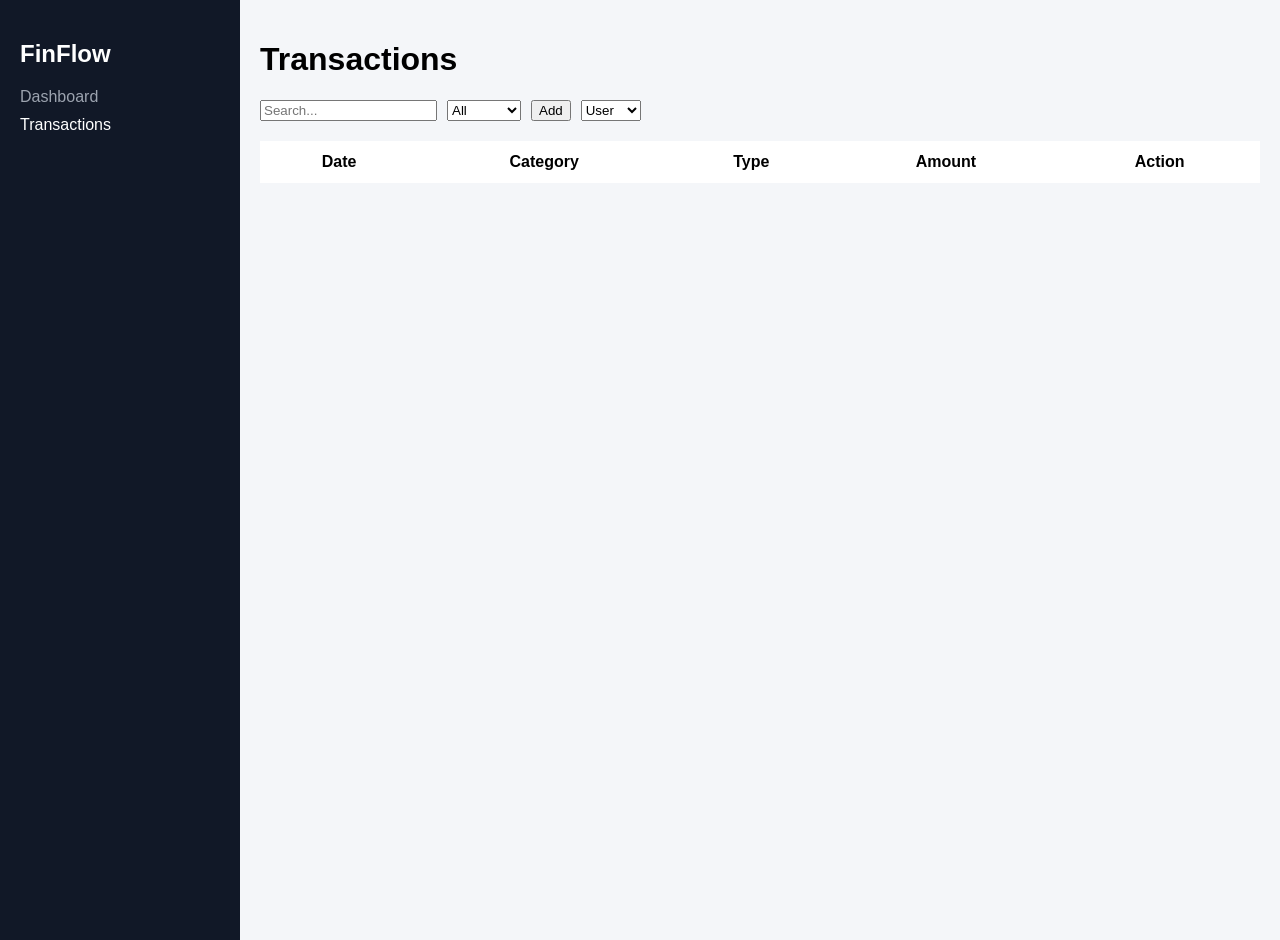
==== transactions.html @ 5321bb1e "Added Transactions" ====
<!DOCTYPE html>
<html lang="en">
<head>
  <meta charset="UTF-8" />
  <meta name="viewport" content="width=device-width, initial-scale=1.0"/>
  <title>Transactions</title>
  <link rel="stylesheet" href="style.css" />
</head>
<body>

<div class="container">

  <aside class="sidebar">
    <h2>FinFlow</h2>
    <a href="index.html">Dashboard</a>
    <a href="transactions.html" class="active">Transactions</a>
  </aside>

  <main>
    <h1>Transactions</h1>

    <div class="topbar">
      <input id="search" placeholder="Search..." />
      
      <select id="filterType">
        <option value="all">All</option>
        <option value="income">Income</option>
        <option value="expense">Expense</option>
      </select>

      <button id="addBtn">Add</button>

      <select id="roleSelect">
        <option value="user">User</option>
        <option value="admin">Admin</option>
      </select>
    </div>

    <table>
      <thead>
        <tr>
          <th>Date</th>
          <th>Category</th>
          <th>Type</th>
          <th>Amount</th>
          <th>Action</th>
        </tr>
      </thead>
      <tbody id="tableBody"></tbody>
    </table>

  </main>
</div>

<!-- Modal -->
<div id="modal" class="modal hidden">
  <input id="category" placeholder="Category" />
  <input id="amount" type="number" placeholder="Amount" />
  <select id="type">
    <option value="income">Income</option>
    <option value="expense">Expense</option>
  </select>
  <button onclick="saveTransaction()">Save</button>
</div>

<script src="script.js"></script>
</body>
</html>
---- style.css ----
body {
  margin: 0;
  font-family: Arial;
  background: #f4f6f9;
}

.container {
  display: flex;
}

/* Sidebar */
.sidebar {
  width: 200px;
  background: #111827;
  color: white;
  height: 100vh;
  padding: 20px;
}

.sidebar a {
  display: block;
  color: #9ca3af;
  margin: 10px 0;
  text-decoration: none;
}

.sidebar a.active {
  color: white;
}

/* Main */
main {
  flex: 1;
  padding: 20px;
}

/* Cards */
.cards {
  display: grid;
  grid-template-columns: repeat(4, 1fr);
  gap: 10px;
}

.card {
  background: white;
  padding: 15px;
  border-radius: 8px;
}

.green { background: #d1fae5; }
.red { background: #fee2e2; }

/* Table */
table {
  width: 100%;
  margin-top: 20px;
  background: white;
}

th, td {
  padding: 10px;
  text-align: center;
}

/* Topbar */
.topbar {
  display: flex;
  gap: 10px;
}

/* Modal */
.modal {
  position: fixed;
  top: 30%;
  left: 40%;
  background: white;
  padding: 20px;
}

.hidden {
  display: none;
}
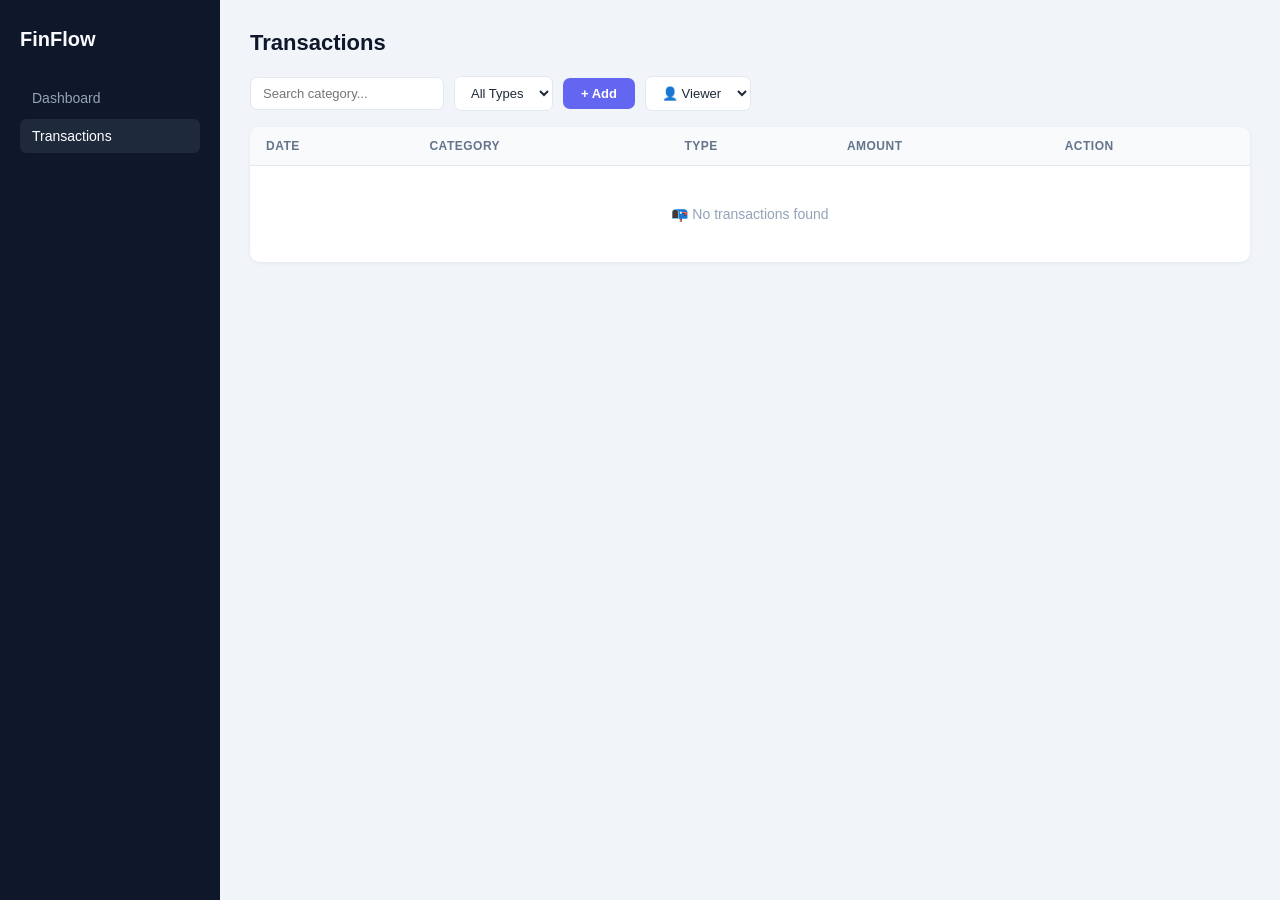
==== commit 266d1a6b: "Refine transaction input fields and modal layout Updated the search placeholder and button text, enh" ====
--- a/transactions.html
+++ b/transactions.html
@@ -20,19 +20,16 @@
     <h1>Transactions</h1>
 
     <div class="topbar">
-      <input id="search" placeholder="Search..." />
-      
+      <input id="search" placeholder="Search category..." />
       <select id="filterType">
-        <option value="all">All</option>
+        <option value="all">All Types</option>
         <option value="income">Income</option>
         <option value="expense">Expense</option>
       </select>
-
-      <button id="addBtn">Add</button>
-
+      <button id="addBtn">+ Add</button>
       <select id="roleSelect">
-        <option value="user">User</option>
-        <option value="admin">Admin</option>
+        <option value="user">👤 Viewer</option>
+        <option value="admin">⚡ Admin</option>
       </select>
     </div>
 
@@ -53,16 +50,40 @@
 </div>
 
 <!-- Modal -->
-<div id="modal" class="modal hidden">
-  <input id="category" placeholder="Category" />
-  <input id="amount" type="number" placeholder="Amount" />
-  <select id="type">
-    <option value="income">Income</option>
-    <option value="expense">Expense</option>
-  </select>
-  <button onclick="saveTransaction()">Save</button>
+<div id="modal" class="modal-overlay hidden">
+  <div class="modal">
+    <h3>Add Transaction</h3>
+
+    <div class="modal-field">
+      <label>Category</label>
+      <input id="category" placeholder="e.g. Food, Rent, Salary" />
+    </div>
+
+    <div class="modal-field">
+      <label>Amount (₹)</label>
+      <input id="amount" type="number" placeholder="0" min="0" />
+    </div>
+
+    <div class="modal-field">
+      <label>Type</label>
+      <select id="type">
+        <option value="income">Income</option>
+        <option value="expense">Expense</option>
+      </select>
+    </div>
+
+    <div class="modal-field">
+      <label>Date</label>
+      <input id="txnDate" type="date" />
+    </div>
+
+    <div class="modal-actions">
+      <button class="btn-cancel" onclick="closeModal()">Cancel</button>
+      <button class="btn-save" onclick="saveTransaction()">Save</button>
+    </div>
+  </div>
 </div>
 
 <script src="script.js"></script>
 </body>
-</html>+</html>
--- a/style.css
+++ b/style.css
@@ -1,82 +1,146 @@
+* { box-sizing: border-box; }
+
 body {
   margin: 0;
-  font-family: Arial;
-  background: #f4f6f9;
+  font-family: 'Segoe UI', sans-serif;
+  background: #f1f5f9;
+  color: #1e293b;
 }
 
-.container {
-  display: flex;
+h1 {
+  font-size: 22px;
+  margin: 0 0 20px 0;
+  color: #0f172a;
 }
+
+.container { display: flex; min-height: 100vh; }
 
 /* Sidebar */
 .sidebar {
-  width: 200px;
-  background: #111827;
+  width: 220px;
+  background: #0f172a;
   color: white;
   height: 100vh;
-  padding: 20px;
+  padding: 28px 20px;
+  position: sticky;
+  top: 0;
 }
-
+.sidebar h2 { font-size: 20px; margin: 0 0 30px 0; color: #f8fafc; }
 .sidebar a {
-  display: block;
-  color: #9ca3af;
-  margin: 10px 0;
-  text-decoration: none;
+  display: block; color: #94a3b8; margin: 4px 0;
+  text-decoration: none; padding: 9px 12px; border-radius: 6px;
+  font-size: 14px; transition: background 0.2s, color 0.2s;
 }
-
-.sidebar a.active {
-  color: white;
-}
+.sidebar a:hover { background: #1e293b; color: #f1f5f9; }
+.sidebar a.active { background: #1e293b; color: white; }
 
 /* Main */
-main {
-  flex: 1;
-  padding: 20px;
-}
+main { flex: 1; padding: 30px; }
 
 /* Cards */
 .cards {
-  display: grid;
-  grid-template-columns: repeat(4, 1fr);
-  gap: 10px;
+  display: grid; grid-template-columns: repeat(4, 1fr);
+  gap: 16px; margin-bottom: 24px;
 }
+.card {
+  background: white; padding: 20px; border-radius: 10px;
+  font-size: 13px; color: #64748b;
+  box-shadow: 0 1px 4px rgba(0,0,0,0.06); font-weight: 500;
+}
+.card span { display: block; font-size: 22px; font-weight: 700; color: #0f172a; margin-top: 6px; }
+.green { background: #f0fdf4; border-left: 4px solid #22c55e; }
+.green span { color: #16a34a; }
+.red   { background: #fef2f2; border-left: 4px solid #ef4444; }
+.red span   { color: #dc2626; }
 
-.card {
-  background: white;
-  padding: 15px;
-  border-radius: 8px;
+/* Charts */
+.chart-row { display: flex; gap: 20px; margin-bottom: 24px; }
+.chart-box {
+  flex: 1; background: white; padding: 20px;
+  border-radius: 10px; box-shadow: 0 1px 4px rgba(0,0,0,0.06);
 }
+.chart-box h3 { margin: 0 0 14px 0; font-size: 14px; font-weight: 600; color: #374151; }
 
-.green { background: #d1fae5; }
-.red { background: #fee2e2; }
+/* Insights */
+.insights {
+  background: white; padding: 20px; border-radius: 10px;
+  box-shadow: 0 1px 4px rgba(0,0,0,0.06);
+}
+.insights h3 { margin: 0 0 12px 0; font-size: 15px; font-weight: 600; color: #0f172a; }
+.insight-item {
+  font-size: 13.5px; color: #475569; padding: 8px 0;
+  border-bottom: 1px solid #f1f5f9;
+}
+.insight-item:last-child { border-bottom: none; }
+
+/* Topbar */
+.topbar { display: flex; gap: 10px; margin-bottom: 16px; flex-wrap: wrap; align-items: center; }
+.topbar input, .topbar select {
+  padding: 8px 12px; border: 1px solid #e2e8f0; border-radius: 7px;
+  font-size: 13px; font-family: inherit; background: white; color: #1e293b; outline: none;
+}
+.topbar input:focus, .topbar select:focus { border-color: #6366f1; }
+.topbar button {
+  padding: 8px 18px; background: #6366f1; color: white; border: none;
+  border-radius: 7px; font-size: 13px; font-weight: 600; cursor: pointer; font-family: inherit;
+}
+.topbar button:hover { background: #4f46e5; }
 
 /* Table */
 table {
-  width: 100%;
-  margin-top: 20px;
-  background: white;
+  width: 100%; background: white; border-radius: 10px;
+  overflow: hidden; box-shadow: 0 1px 4px rgba(0,0,0,0.06); border-collapse: collapse;
 }
+thead { background: #f8fafc; }
+th {
+  padding: 12px 16px; text-align: left; font-size: 12px; font-weight: 600;
+  color: #64748b; text-transform: uppercase; letter-spacing: 0.5px; border-bottom: 1px solid #e2e8f0;
+}
+td { padding: 12px 16px; font-size: 14px; color: #334155; border-bottom: 1px solid #f1f5f9; }
+tbody tr:last-child td { border-bottom: none; }
+tbody tr:hover { background: #f8fafc; }
+td button {
+  padding: 5px 12px; background: #fef2f2; color: #dc2626;
+  border: 1px solid #fecaca; border-radius: 5px; font-size: 12px; cursor: pointer; font-family: inherit;
+}
+td button:hover { background: #fee2e2; }
 
-th, td {
-  padding: 10px;
-  text-align: center;
+/* Badge */
+.badge { display: inline-block; padding: 3px 10px; border-radius: 20px; font-size: 12px; font-weight: 600; }
+.badge-income  { background: #f0fdf4; color: #16a34a; }
+.badge-expense { background: #fef2f2; color: #dc2626; }
+
+/* Empty state */
+.empty-row td { text-align: center; padding: 40px; color: #94a3b8; font-size: 14px; }
+
+/* Modal overlay */
+.modal-overlay {
+  position: fixed; inset: 0; background: rgba(0,0,0,0.45);
+  display: flex; align-items: center; justify-content: center; z-index: 100;
 }
+.modal {
+  background: white; padding: 28px; border-radius: 12px; width: 360px;
+  box-shadow: 0 10px 40px rgba(0,0,0,0.15); display: flex; flex-direction: column; gap: 12px;
+}
+.modal h3 { margin: 0; font-size: 16px; color: #0f172a; }
+.modal-field { display: flex; flex-direction: column; gap: 4px; }
+.modal-field label {
+  font-size: 12px; font-weight: 600; color: #64748b;
+  text-transform: uppercase; letter-spacing: 0.4px;
+}
+.modal-field input, .modal-field select {
+  padding: 9px 12px; border: 1px solid #e2e8f0; border-radius: 7px;
+  font-size: 14px; font-family: inherit; color: #1e293b; outline: none;
+}
+.modal-field input:focus, .modal-field select:focus { border-color: #6366f1; }
+.modal-actions { display: flex; gap: 10px; margin-top: 4px; }
+.modal-actions button {
+  flex: 1; padding: 10px; border-radius: 7px; font-size: 14px;
+  font-weight: 600; cursor: pointer; font-family: inherit; border: none;
+}
+.btn-save { background: #6366f1; color: white; }
+.btn-save:hover { background: #4f46e5; }
+.btn-cancel { background: #f1f5f9; color: #64748b; }
+.btn-cancel:hover { background: #e2e8f0; }
 
-/* Topbar */
-.topbar {
-  display: flex;
-  gap: 10px;
-}
-
-/* Modal */
-.modal {
-  position: fixed;
-  top: 30%;
-  left: 40%;
-  background: white;
-  padding: 20px;
-}
-
-.hidden {
-  display: none;
-}+.hidden { display: none; }
